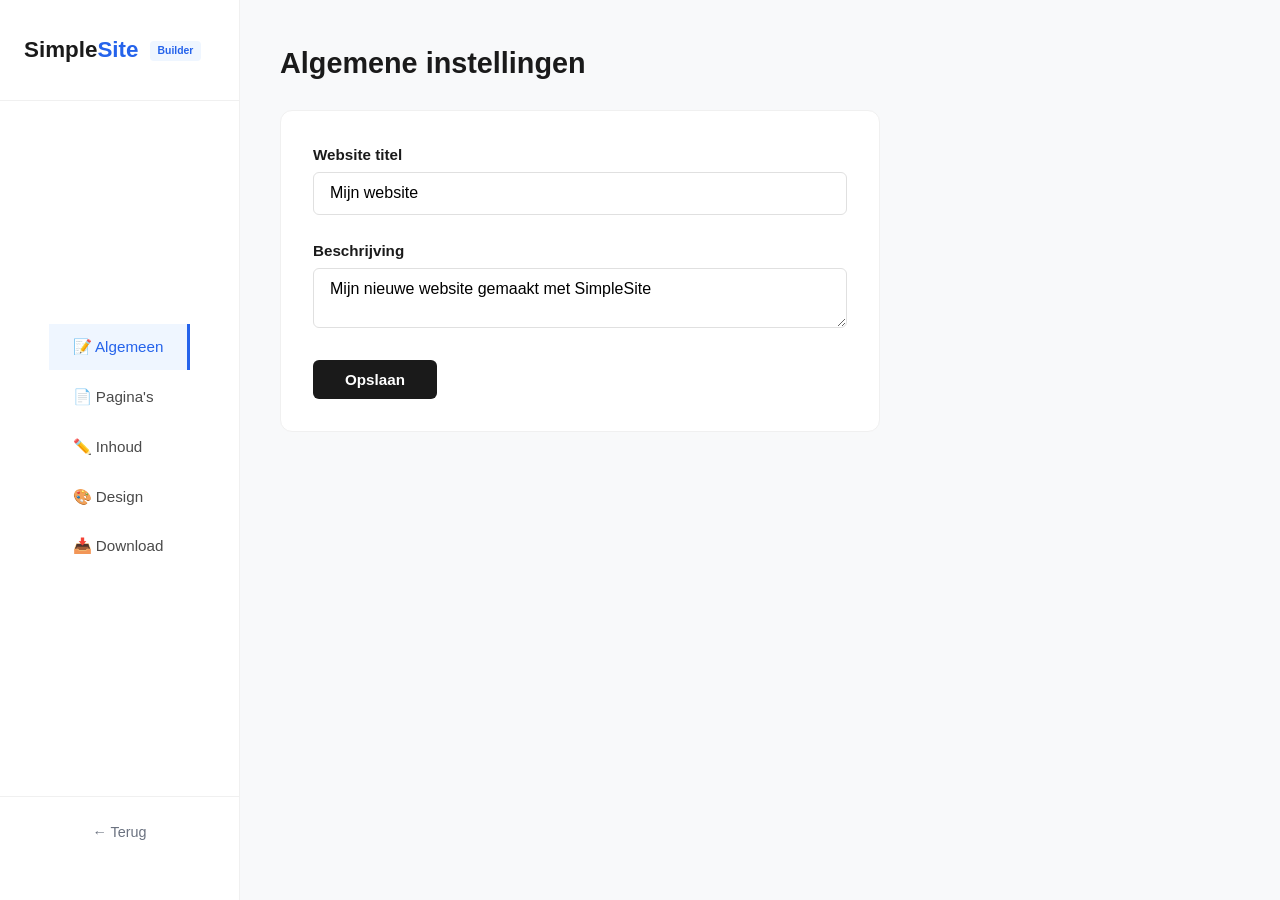
==== admin.html @ beab235a "simple" ====
<!DOCTYPE html>
<html lang="nl">
<head>
    <meta charset="UTF-8">
    <meta name="viewport" content="width=device-width, initial-scale=1.0">
    <title>SimpleSite - Website Builder</title>
    <link rel="stylesheet" href="css/style.css">
    <link rel="stylesheet" href="css/admin.css">
</head>
<body>
    <div class="admin-container">
        <!-- Zijbalk -->
        <aside class="admin-sidebar">
            <div class="admin-logo">
                <span class="logo-simple">Simple</span><span class="logo-site">Site</span>
                <span class="admin-badge">Builder</span>
            </div>
            <nav class="admin-nav">
                <ul>
                    <li><a href="#general" class="active" data-section="general">📝 Algemeen</a></li>
                    <li><a href="#pages" data-section="pages">📄 Pagina's</a></li>
                    <li><a href="#content" data-section="content">✏️ Inhoud</a></li>
                    <li><a href="#design" data-section="design">🎨 Design</a></li>
                    <li><a href="#download" data-section="download">📥 Download</a></li>
                </ul>
            </nav>
            <div class="admin-footer">
                <a href="index.html" class="btn-back">← Terug</a>
            </div>
        </aside>

        <!-- Hoofdinhoud -->
        <main class="admin-main">
            <!-- Algemeen -->
            <section id="section-general" class="admin-section active">
                <h1>Algemene instellingen</h1>
                <div class="admin-form">
                    <div class="form-group">
                        <label for="site-title">Website titel</label>
                        <input type="text" id="site-title" placeholder="Mijn website" value="Mijn website">
                    </div>
                    <div class="form-group">
                        <label for="site-description">Beschrijving</label>
                        <textarea id="site-description" rows="2" placeholder="Korte beschrijving">Mijn nieuwe website gemaakt met SimpleSite</textarea>
                    </div>
                    <button class="btn-save" id="save-general">Opslaan</button>
                </div>
            </section>

            <!-- Pagina's -->
            <section id="section-pages" class="admin-section">
                <h1>Pagina's</h1>
                <p style="color:#6b7280; margin-bottom:1.5rem;">Voeg pagina's toe aan je website</p>
                <div class="admin-form">
                    <div class="form-group">
                        <label for="page-name">Pagina naam</label>
                        <input type="text" id="page-name" placeholder="Bijv. Over ons">
                    </div>
                    <button class="btn-add" id="add-page">+ Pagina toevoegen</button>
                    <div id="page-list" style="margin-top:1.5rem;">
                        <div class="page-item">
                            <span>Home</span>
                            <span style="color:#6b7280;font-size:0.85rem;">index.html</span>
                        </div>
                    </div>
                </div>
            </section>

            <!-- Inhoud -->
            <section id="section-content" class="admin-section">
                <h1>Inhoud bewerken</h1>
                <p style="color:#6b7280; margin-bottom:1.5rem;">Bewerk de tekst van je pagina's</p>
                <div class="admin-form">
                    <div class="form-group">
                        <label for="page-select">Selecteer pagina</label>
                        <select id="page-select">
                            <option value="home">Home</option>
                        </select>
                    </div>
                    <div class="form-group">
                        <label for="page-title">Pagina titel</label>
                        <input type="text" id="page-title" value="Welkom bij mijn website">
                    </div>
                    <div class="form-group">
                        <label for="page-content">Inhoud</label>
                        <textarea id="page-content" rows="6">Dit is de inhoud van mijn website. Hier kan ik alles vertellen over mijn bedrijf, projecten of ideeën.</textarea>
                    </div>
                    <button class="btn-save">Opslaan</button>
                </div>
            </section>

            <!-- Design -->
            <section id="section-design" class="admin-section">
                <h1>Design</h1>
                <p style="color:#6b7280; margin-bottom:1.5rem;">Pas de kleuren van je website aan</p>
                <div class="admin-form">
                    <div class="form-group">
                        <label for="primary-color">Hoofdkleur</label>
                        <input type="color" id="primary-color" value="#2563eb">
                    </div>
                    <div class="form-group">
                        <label for="bg-color">Achtergrondkleur</label>
                        <input type="color" id="bg-color" value="#ffffff">
                    </div>
                    <button class="btn-save">Opslaan</button>
                </div>
            </section>

            <!-- Download -->
            <section id="section-download" class="admin-section">
                <h1>Download</h1>
                <p style="color:#6b7280; margin-bottom:1.5rem;">Download je complete website</p>
                <div class="download-box">
                    <p style="margin-bottom:1rem;">Je website is klaar om te downloaden</p>
                    <button class="btn-download">📥 Download website</button>
                    <p style="color:#6b7280;font-size:0.85rem;margin-top:1rem;">Na betaling ontvang je alle bestanden</p>
                </div>
            </section>
        </main>
    </div>
    <script src="js/admin.js"></script>
</body>
</html>
---- css/style.css ----
/* ========================================
   RESET
   ======================================== */
* {
    margin: 0;
    padding: 0;
    box-sizing: border-box;
}

body {
    font-family: -apple-system, BlinkMacSystemFont, "Segoe UI", Roboto, Arial, sans-serif;
    line-height: 1.6;
    color: #1a1a1a;
    background: #ffffff;
}

a {
    text-decoration: none;
    color: inherit;
}

ul {
    list-style: none;
}

/* ========================================
   HEADER
   ======================================== */
header {
    background: #ffffff;
    padding: 1rem 0;
    border-bottom: 1px solid #f0f0f0;
    position: sticky;
    top: 0;
    z-index: 100;
}

nav {
    max-width: 1100px;
    margin: 0 auto;
    display: flex;
    justify-content: space-between;
    align-items: center;
    padding: 0 2rem;
}

.logo {
    font-size: 1.6rem;
    font-weight: 700;
}

.logo-simple {
    color: #1a1a1a;
}

.logo-site {
    color: #2563eb;
}

.nav-links {
    display: flex;
    gap: 2rem;
    align-items: center;
}

.nav-links a {
    color: #4a4a4a;
    font-size: 0.95rem;
    transition: color 0.2s;
}

.nav-links a:hover {
    color: #2563eb;
}

.btn-nav {
    background: #2563eb;
    color: #ffffff !important;
    padding: 0.5rem 1.5rem;
    border-radius: 6px;
    font-weight: 600;
    font-size: 0.9rem !important;
    transition: background 0.2s;
}

.btn-nav:hover {
    background: #1d4ed8;
    color: #ffffff !important;
}

/* ========================================
   HERO
   ======================================== */
.hero {
    max-width: 1100px;
    margin: 0 auto;
    padding: 5rem 2rem 4rem;
    text-align: center;
}

.hero h1 {
    font-size: 3.5rem;
    font-weight: 700;
    color: #1a1a1a;
    margin-bottom: 1rem;
    letter-spacing: -0.02em;
}

.hero h1 span {
    color: #2563eb;
}

.hero p {
    font-size: 1.2rem;
    color: #6b7280;
    max-width: 500px;
    margin: 0 auto 2rem;
}

.btn-primary {
    display: inline-block;
    background: #1a1a1a;
    color: #ffffff;
    padding: 0.8rem 2.5rem;
    border-radius: 8px;
    font-weight: 600;
    font-size: 1.1rem;
    transition: all 0.2s;
}

.btn-primary:hover {
    background: #2563eb;
    transform: translateY(-2px);
}

/* ========================================
   HOE HET WERKT
   ======================================== */
.how-it-works {
    max-width: 1100px;
    margin: 2rem auto 4rem;
    padding: 0 2rem;
}

.how-it-works h2 {
    font-size: 2rem;
    font-weight: 700;
    color: #1a1a1a;
    text-align: center;
    margin-bottom: 2.5rem;
}

.steps {
    max-width: 700px;
    margin: 0 auto;
}

.step {
    display: flex;
    gap: 1.5rem;
    align-items: flex-start;
    padding: 1.5rem 0;
    border-bottom: 1px solid #f3f4f6;
}

.step:last-child {
    border-bottom: none;
}

.number {
    display: inline-flex;
    align-items: center;
    justify-content: center;
    min-width: 40px;
    height: 40px;
    border-radius: 50%;
    background: #f3f4f6;
    color: #2563eb;
    font-size: 1.1rem;
    font-weight: 700;
    flex-shrink: 0;
}

.step-content h3 {
    font-size: 1.1rem;
    color: #1a1a1a;
    margin-bottom: 0.2rem;
}

.step-content p {
    color: #6b7280;
    font-size: 0.95rem;
}

/* ========================================
   FOOTER
   ======================================== */
footer {
    background: #fafafa;
    border-top: 1px solid #f0f0f0;
    padding: 2rem;
    margin-top: 2rem;
}

.footer-simple {
    max-width: 1100px;
    margin: 0 auto;
    text-align: center;
    padding: 0 2rem;
}

.footer-simple p {
    color: #6b7280;
    font-size: 0.9rem;
}

/* ========================================
   RESPONSIVE
   ======================================== */
@media (max-width: 768px) {
    nav {
        flex-direction: column;
        gap: 1rem;
        padding: 0 1rem;
    }

    .nav-links {
        flex-wrap: wrap;
        justify-content: center;
        gap: 1rem;
    }

    .hero h1 {
        font-size: 2.5rem;
    }

    .steps {
        max-width: 100%;
    }

    .step {
        gap: 1rem;
    }
}

@media (max-width: 480px) {
    .hero {
        padding: 3rem 1rem;
    }

    .hero h1 {
        font-size: 2rem;
    }

    .hero p {
        font-size: 1rem;
    }

    .btn-primary {
        padding: 0.6rem 2rem;
        font-size: 1rem;
    }

    .number {
        min-width: 34px;
        height: 34px;
        font-size: 0.95rem;
    }
}
---- css/admin.css ----
/* ========================================
   ADMIN LAYOUT
   ======================================== */
.admin-container {
    display: flex;
    min-height: 100vh;
    background: #f8f9fa;
}

/* ========================================
   ZIJBALK
   ======================================== */
.admin-sidebar {
    width: 240px;
    background: #ffffff;
    border-right: 1px solid #f0f0f0;
    display: flex;
    flex-direction: column;
    position: fixed;
    top: 0;
    left: 0;
    bottom: 0;
    padding: 2rem 0;
}

.admin-logo {
    padding: 0 1.5rem 2rem;
    border-bottom: 1px solid #f0f0f0;
    font-size: 1.4rem;
    font-weight: 700;
}

.admin-logo .logo-simple {
    color: #1a1a1a;
}

.admin-logo .logo-site {
    color: #2563eb;
}

.admin-badge {
    display: inline-block;
    font-size: 0.65rem;
    font-weight: 600;
    color: #2563eb;
    background: #eff6ff;
    padding: 0.1rem 0.5rem;
    border-radius: 4px;
    margin-left: 0.3rem;
    vertical-align: middle;
}

.admin-nav {
    flex: 1;
    padding: 1.5rem 0;
}

.admin-nav ul {
    list-style: none;
    padding: 0;
    margin: 0;
}

.admin-nav li {
    margin-bottom: 0.2rem;
}

.admin-nav a {
    display: block;
    padding: 0.7rem 1.5rem;
    color: #4a4a4a;
    text-decoration: none;
    transition: all 0.2s;
    font-size: 0.95rem;
    border-right: 3px solid transparent;
}

.admin-nav a:hover {
    background: #f8f9fa;
    color: #2563eb;
}

.admin-nav a.active {
    background: #eff6ff;
    color: #2563eb;
    border-right-color: #2563eb;
}

.admin-footer {
    padding: 1rem 1.5rem;
    border-top: 1px solid #f0f0f0;
}

.btn-back {
    display: block;
    text-align: center;
    padding: 0.5rem;
    color: #6b7280;
    font-size: 0.9rem;
    transition: color 0.2s;
}

.btn-back:hover {
    color: #2563eb;
}

/* ========================================
   ADMIN MAIN
   ======================================== */
.admin-main {
    flex: 1;
    margin-left: 240px;
    padding: 2.5rem;
    max-width: calc(100% - 240px);
}

.admin-section {
    display: none;
}

.admin-section.active {
    display: block;
}

.admin-section h1 {
    font-size: 1.8rem;
    font-weight: 700;
    color: #1a1a1a;
    margin-bottom: 1.5rem;
}

/* ========================================
   ADMIN FORMULIEREN
   ======================================== */
.admin-form {
    background: #ffffff;
    padding: 2rem;
    border-radius: 12px;
    border: 1px solid #f0f0f0;
    max-width: 600px;
}

.admin-form .form-group {
    margin-bottom: 1.5rem;
}

.admin-form .form-group label {
    display: block;
    font-weight: 600;
    color: #1a1a1a;
    margin-bottom: 0.3rem;
    font-size: 0.95rem;
}

.admin-form .form-group input[type="text"],
.admin-form .form-group textarea,
.admin-form .form-group select {
    width: 100%;
    padding: 0.7rem 1rem;
    border: 1px solid #e0e0e0;
    border-radius: 6px;
    font-size: 1rem;
    font-family: inherit;
    transition: border-color 0.2s;
}

.admin-form .form-group input[type="text"]:focus,
.admin-form .form-group textarea:focus,
.admin-form .form-group select:focus {
    outline: none;
    border-color: #2563eb;
}

.admin-form .form-group input[type="color"] {
    width: 60px;
    height: 50px;
    border: 1px solid #e0e0e0;
    border-radius: 6px;
    cursor: pointer;
    padding: 2px;
}

.btn-save {
    padding: 0.7rem 2rem;
    background: #1a1a1a;
    color: #ffffff;
    border: none;
    border-radius: 6px;
    font-weight: 600;
    font-size: 0.95rem;
    cursor: pointer;
    transition: background 0.2s;
}

.btn-save:hover {
    background: #2563eb;
}

.btn-add {
    padding: 0.7rem 2rem;
    background: #f3f4f6;
    color: #1a1a1a;
    border: 1px solid #e0e0e0;
    border-radius: 6px;
    font-weight: 600;
    font-size: 0.95rem;
    cursor: pointer;
    transition: all 0.2s;
}

.btn-add:hover {
    background: #2563eb;
    color: #ffffff;
    border-color: #2563eb;
}

/* ========================================
   PAGINA LIST
   ======================================== */
.page-item {
    display: flex;
    justify-content: space-between;
    align-items: center;
    padding: 0.7rem 1rem;
    background: #f8f9fa;
    border-radius: 6px;
    margin-bottom: 0.5rem;
}

/* ========================================
   DOWNLOAD
   ======================================== */
.download-box {
    background: #ffffff;
    padding: 2.5rem;
    border-radius: 12px;
    border: 1px solid #f0f0f0;
    text-align: center;
    max-width: 500px;
}

.btn-download {
    padding: 0.8rem 3rem;
    background: #2563eb;
    color: #ffffff;
    border: none;
    border-radius: 8px;
    font-weight: 700;
    font-size: 1.1rem;
    cursor: pointer;
    transition: background 0.2s;
}

.btn-download:hover {
    background: #1d4ed8;
}

/* ========================================
   RESPONSIVE
   ======================================== */
@media (max-width: 768px) {
    .admin-sidebar {
        width: 100%;
        height: auto;
        position: relative;
        flex-direction: row;
        flex-wrap: wrap;
        padding: 1rem;
        border-right: none;
        border-bottom: 1px solid #f0f0f0;
    }

    .admin-logo {
        padding: 0;
        border-bottom: none;
        flex: 1;
    }

    .admin-nav {
        padding: 0;
        flex: 1;
        width: 100%;
        margin-top: 0.5rem;
    }

    .admin-nav ul {
        display: flex;
        gap: 0.5rem;
        flex-wrap: wrap;
    }

    .admin-nav a {
        padding: 0.5rem 1rem;
        border-right: none;
        border-bottom: 3px solid transparent;
        font-size: 0.85rem;
    }

    .admin-nav a.active {
        border-right-color: transparent;
        border-bottom-color: #2563eb;
    }

    .admin-footer {
        display: none;
    }

    .admin-main {
        margin-left: 0;
        max-width: 100%;
        padding: 1.5rem;
    }

    .admin-form {
        padding: 1.5rem;
    }
}
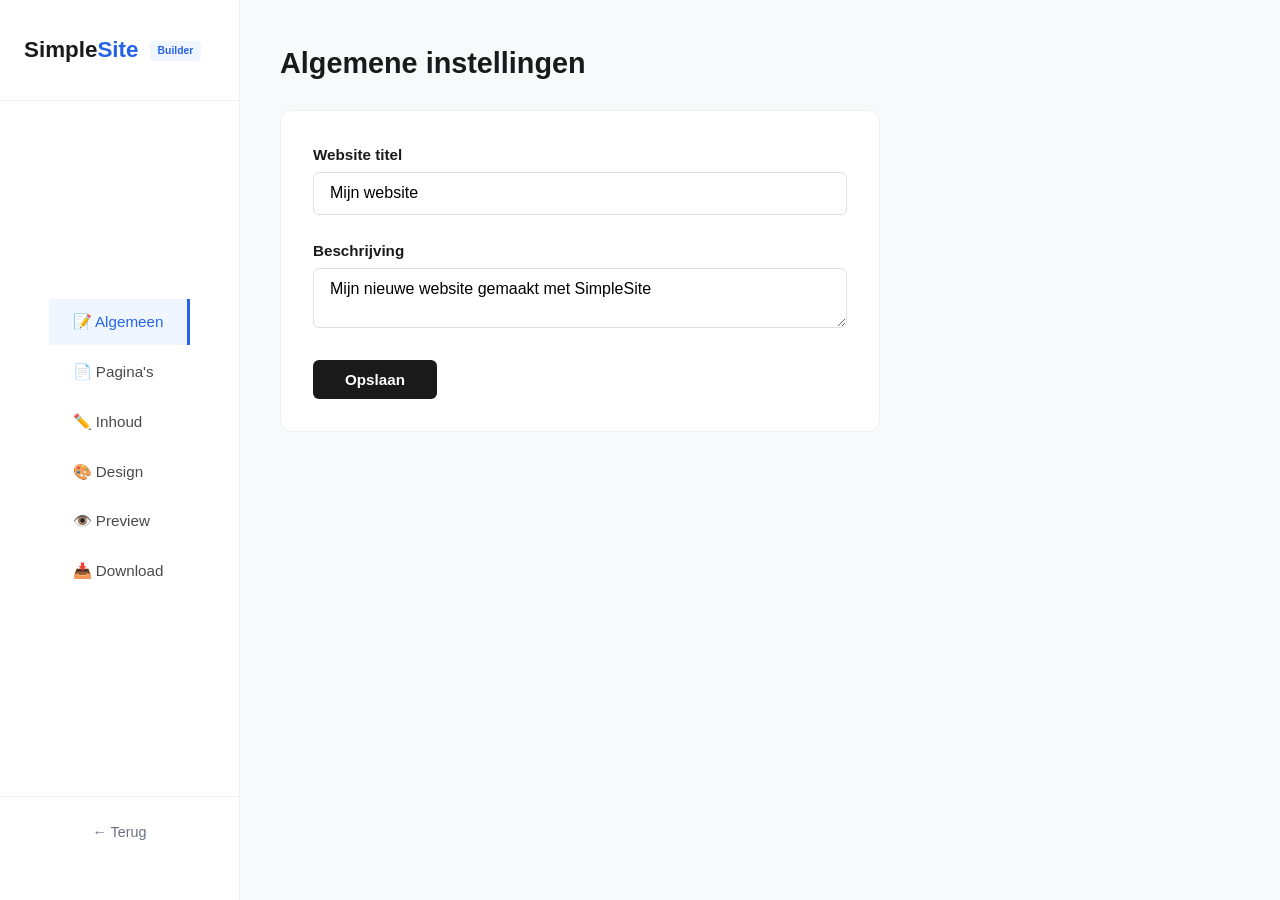
==== commit 236520f1: "add a preview" ====
--- a/admin.html
+++ b/admin.html
@@ -21,6 +21,7 @@
                     <li><a href="#pages" data-section="pages">📄 Pagina's</a></li>
                     <li><a href="#content" data-section="content">✏️ Inhoud</a></li>
                     <li><a href="#design" data-section="design">🎨 Design</a></li>
+                    <li><a href="#preview" data-section="preview">👁️ Preview</a></li>
                     <li><a href="#download" data-section="download">📥 Download</a></li>
                 </ul>
             </nav>
@@ -58,9 +59,10 @@
                     </div>
                     <button class="btn-add" id="add-page">+ Pagina toevoegen</button>
                     <div id="page-list" style="margin-top:1.5rem;">
-                        <div class="page-item">
-                            <span>Home</span>
+                        <div class="page-item" data-page="home">
+                            <span>🏠 Home</span>
                             <span style="color:#6b7280;font-size:0.85rem;">index.html</span>
+                            <button class="btn-delete-page" data-page="home" style="display:none;">✕</button>
                         </div>
                     </div>
                 </div>
@@ -85,7 +87,7 @@
                         <label for="page-content">Inhoud</label>
                         <textarea id="page-content" rows="6">Dit is de inhoud van mijn website. Hier kan ik alles vertellen over mijn bedrijf, projecten of ideeën.</textarea>
                     </div>
-                    <button class="btn-save">Opslaan</button>
+                    <button class="btn-save" id="save-content">Opslaan</button>
                 </div>
             </section>
 
@@ -97,12 +99,63 @@
                     <div class="form-group">
                         <label for="primary-color">Hoofdkleur</label>
                         <input type="color" id="primary-color" value="#2563eb">
+                        <input type="text" id="primary-color-hex" value="#2563eb" style="margin-top:0.5rem;width:120px;padding:0.4rem;border:1px solid #e0e0e0;border-radius:4px;font-family:monospace;">
                     </div>
                     <div class="form-group">
                         <label for="bg-color">Achtergrondkleur</label>
                         <input type="color" id="bg-color" value="#ffffff">
+                        <input type="text" id="bg-color-hex" value="#ffffff" style="margin-top:0.5rem;width:120px;padding:0.4rem;border:1px solid #e0e0e0;border-radius:4px;font-family:monospace;">
                     </div>
-                    <button class="btn-save">Opslaan</button>
+                    <div class="form-group">
+                        <label for="text-color">Tekstkleur</label>
+                        <input type="color" id="text-color" value="#1a1a1a">
+                        <input type="text" id="text-color-hex" value="#1a1a1a" style="margin-top:0.5rem;width:120px;padding:0.4rem;border:1px solid #e0e0e0;border-radius:4px;font-family:monospace;">
+                    </div>
+                    <button class="btn-save" id="save-design">Opslaan</button>
+                </div>
+            </section>
+
+            <!-- PREVIEW SECTIE -->
+            <section id="section-preview" class="admin-section">
+                <h1>👁️ Preview</h1>
+                <p style="color:#6b7280; margin-bottom:1.5rem;">Bekijk je website zoals hij eruit komt te zien</p>
+                
+                <div class="preview-controls">
+                    <button class="btn-preview" id="preview-mobile">📱 Mobiel</button>
+                    <button class="btn-preview active" id="preview-desktop">💻 Desktop</button>
+                    <button class="btn-preview" id="preview-tablet">📟 Tablet</button>
+                    <button class="btn-refresh" id="refresh-preview">🔄 Vernieuwen</button>
+                </div>
+
+                <div class="preview-container" id="preview-container">
+                    <div class="preview-frame" id="preview-frame">
+                        <div class="preview-content">
+                            <!-- Dit wordt dynamisch gevuld -->
+                            <div id="preview-site">
+                                <div class="preview-header" style="background:#ffffff;border-bottom:1px solid #f0f0f0;padding:1rem 2rem;display:flex;justify-content:space-between;align-items:center;">
+                                    <div style="font-size:1.4rem;font-weight:700;">
+                                        <span style="color:#1a1a1a;">Simple</span><span style="color:#2563eb;">Site</span>
+                                    </div>
+                                    <div style="display:flex;gap:1.5rem;">
+                                        <span style="color:#4a4a4a;">Home</span>
+                                        <span style="color:#4a4a4a;">Over ons</span>
+                                        <span style="color:#4a4a4a;">Contact</span>
+                                    </div>
+                                </div>
+                                <div class="preview-hero" style="text-align:center;padding:4rem 2rem;background:#ffffff;">
+                                    <h1 style="font-size:2.5rem;color:#1a1a1a;margin-bottom:1rem;" id="preview-hero-title">Welkom bij mijn website</h1>
+                                    <p style="color:#6b7280;max-width:500px;margin:0 auto;" id="preview-hero-text">Dit is de inhoud van mijn website. Hier kan ik alles vertellen over mijn bedrijf, projecten of ideeën.</p>
+                                </div>
+                                <div class="preview-footer" style="background:#fafafa;border-top:1px solid #f0f0f0;padding:2rem;text-align:center;color:#6b7280;">
+                                    © 2026 SimpleSite
+                                </div>
+                            </div>
+                        </div>
+                    </div>
+                </div>
+
+                <div class="preview-tips">
+                    <p>💡 Tip: Wijzig de inhoud of kleuren en klik op "Opslaan" om de preview te updaten.</p>
                 </div>
             </section>
 
--- a/css/admin.css
+++ b/css/admin.css
@@ -314,4 +314,198 @@
     .admin-form {
         padding: 1.5rem;
     }
+}
+/* ========================================
+   PREVIEW CONTROLS
+   ======================================== */
+.preview-controls {
+    display: flex;
+    gap: 0.8rem;
+    margin-bottom: 1.5rem;
+    flex-wrap: wrap;
+}
+
+.btn-preview {
+    padding: 0.5rem 1.2rem;
+    background: #f3f4f6;
+    color: #4a4a4a;
+    border: 1px solid #e0e0e0;
+    border-radius: 6px;
+    font-size: 0.9rem;
+    cursor: pointer;
+    transition: all 0.2s;
+}
+
+.btn-preview:hover {
+    background: #e5e7eb;
+}
+
+.btn-preview.active {
+    background: #2563eb;
+    color: #ffffff;
+    border-color: #2563eb;
+}
+
+.btn-refresh {
+    padding: 0.5rem 1.2rem;
+    background: #f3f4f6;
+    color: #4a4a4a;
+    border: 1px solid #e0e0e0;
+    border-radius: 6px;
+    font-size: 0.9rem;
+    cursor: pointer;
+    transition: all 0.2s;
+    margin-left: auto;
+}
+
+.btn-refresh:hover {
+    background: #e5e7eb;
+}
+
+/* ========================================
+   PREVIEW CONTAINER
+   ======================================== */
+.preview-container {
+    background: #f0f0f0;
+    border-radius: 12px;
+    padding: 2rem;
+    display: flex;
+    justify-content: center;
+    align-items: center;
+    min-height: 500px;
+    position: relative;
+    overflow: hidden;
+}
+
+.preview-frame {
+    background: #ffffff;
+    border-radius: 8px;
+    box-shadow: 0 4px 20px rgba(0,0,0,0.1);
+    width: 100%;
+    max-width: 1100px;
+    height: 500px;
+    overflow-y: auto;
+    transition: all 0.3s ease;
+    position: relative;
+}
+
+.preview-frame.mobile {
+    max-width: 380px;
+    height: 650px;
+    border-radius: 20px;
+}
+
+.preview-frame.tablet {
+    max-width: 768px;
+    height: 600px;
+}
+
+.preview-content {
+    padding: 0;
+    min-height: 100%;
+    background: #ffffff;
+}
+
+/* ========================================
+   PREVIEW SITE STYLING
+   ======================================== */
+#preview-site {
+    min-height: 100%;
+}
+
+.preview-header {
+    transition: all 0.3s ease;
+}
+
+.preview-hero {
+    transition: all 0.3s ease;
+    min-height: 200px;
+}
+
+.preview-hero h1 {
+    transition: color 0.3s ease;
+}
+
+.preview-hero p {
+    transition: color 0.3s ease;
+}
+
+.preview-footer {
+    transition: all 0.3s ease;
+}
+
+/* ========================================
+   PREVIEW TIPS
+   ======================================== */
+.preview-tips {
+    margin-top: 1rem;
+    padding: 1rem 1.5rem;
+    background: #f0f7ff;
+    border-radius: 8px;
+    border-left: 4px solid #2563eb;
+}
+
+.preview-tips p {
+    color: #4a4a4a;
+    font-size: 0.95rem;
+    margin: 0;
+}
+
+/* ========================================
+   DELETE PAGE BUTTON
+   ======================================== */
+.btn-delete-page {
+    background: none;
+    border: none;
+    color: #ef4444;
+    cursor: pointer;
+    font-size: 0.9rem;
+    padding: 0 0.5rem;
+}
+
+.btn-delete-page:hover {
+    color: #dc2626;
+}
+
+/* ========================================
+   RESPONSIVE PREVIEW
+   ======================================== */
+@media (max-width: 768px) {
+    .preview-container {
+        padding: 1rem;
+        min-height: 400px;
+    }
+
+    .preview-frame {
+        height: 400px;
+    }
+
+    .preview-frame.mobile {
+        max-width: 300px;
+        height: 500px;
+    }
+
+    .preview-frame.tablet {
+        max-width: 100%;
+        height: 450px;
+    }
+
+    .preview-controls {
+        gap: 0.5rem;
+    }
+
+    .btn-preview,
+    .btn-refresh {
+        padding: 0.4rem 0.8rem;
+        font-size: 0.8rem;
+    }
+
+    .btn-refresh {
+        margin-left: 0;
+    }
+
+    .preview-tips {
+        padding: 0.8rem 1rem;
+        font-size: 0.9rem;
+    }
 }
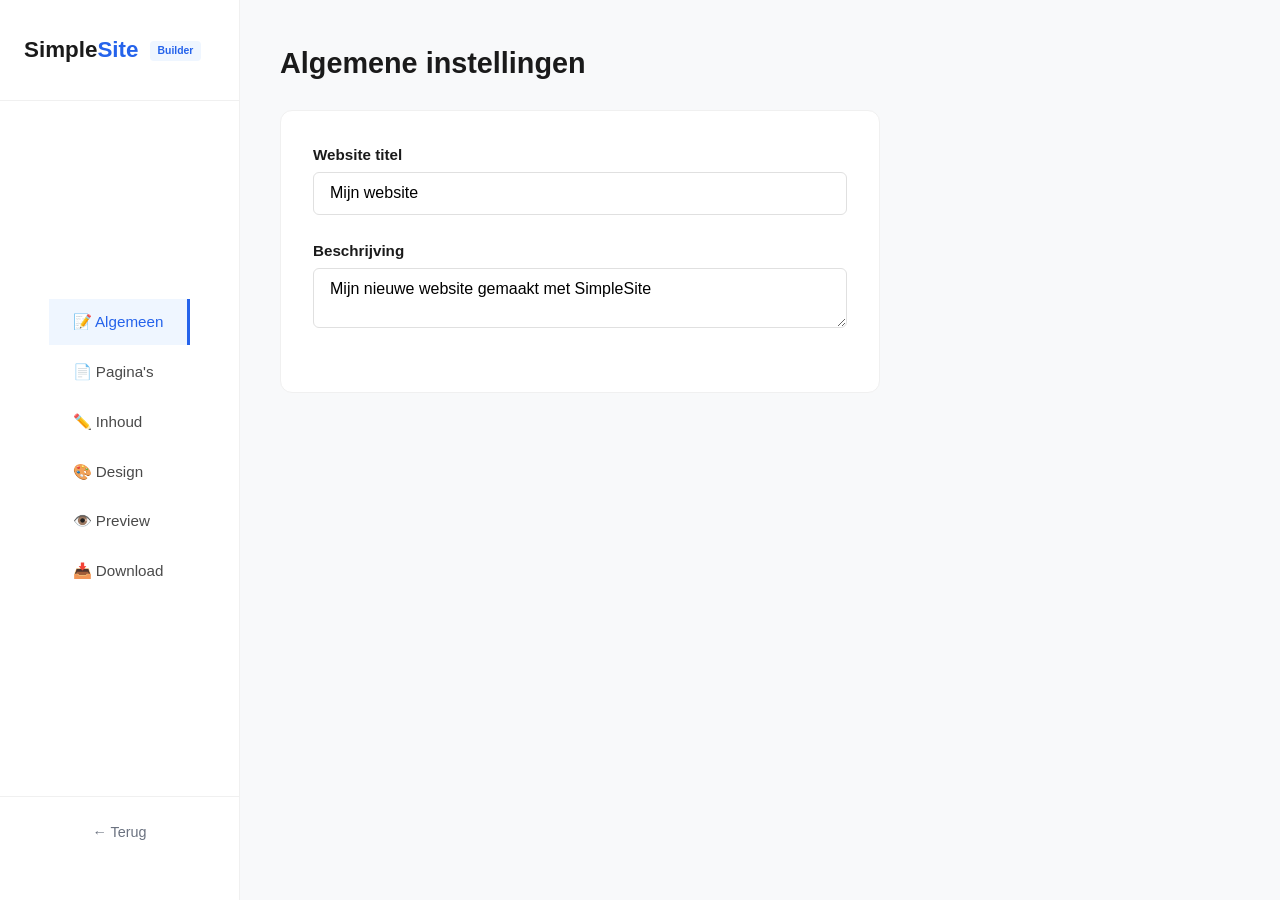
==== commit d5dee7f2: "wyswyg" ====
--- a/admin.html
+++ b/admin.html
@@ -38,13 +38,12 @@
                 <div class="admin-form">
                     <div class="form-group">
                         <label for="site-title">Website titel</label>
-                        <input type="text" id="site-title" placeholder="Mijn website" value="Mijn website">
+                        <input type="text" id="site-title" placeholder="Mijn website" value="Mijn website" oninput="updatePreview()">
                     </div>
                     <div class="form-group">
                         <label for="site-description">Beschrijving</label>
-                        <textarea id="site-description" rows="2" placeholder="Korte beschrijving">Mijn nieuwe website gemaakt met SimpleSite</textarea>
+                        <textarea id="site-description" rows="2" placeholder="Korte beschrijving" oninput="updatePreview()">Mijn nieuwe website gemaakt met SimpleSite</textarea>
                     </div>
-                    <button class="btn-save" id="save-general">Opslaan</button>
                 </div>
             </section>
 
@@ -62,106 +61,103 @@
                         <div class="page-item" data-page="home">
                             <span>🏠 Home</span>
                             <span style="color:#6b7280;font-size:0.85rem;">index.html</span>
-                            <button class="btn-delete-page" data-page="home" style="display:none;">✕</button>
                         </div>
                     </div>
                 </div>
             </section>
 
-            <!-- Inhoud -->
+            <!-- Inhoud - WYSIWYG -->
             <section id="section-content" class="admin-section">
-                <h1>Inhoud bewerken</h1>
-                <p style="color:#6b7280; margin-bottom:1.5rem;">Bewerk de tekst van je pagina's</p>
+                <h1>✏️ Inhoud bewerken</h1>
+                <p style="color:#6b7280; margin-bottom:1.5rem;">Bewerk de tekst en zie direct het resultaat in de preview</p>
                 <div class="admin-form">
                     <div class="form-group">
                         <label for="page-select">Selecteer pagina</label>
-                        <select id="page-select">
+                        <select id="page-select" onchange="loadPageContent(this.value); updatePreview();">
                             <option value="home">Home</option>
                         </select>
                     </div>
                     <div class="form-group">
                         <label for="page-title">Pagina titel</label>
-                        <input type="text" id="page-title" value="Welkom bij mijn website">
+                        <input type="text" id="page-title" value="Welkom bij mijn website" oninput="updatePreview(); autoSave();">
                     </div>
                     <div class="form-group">
                         <label for="page-content">Inhoud</label>
-                        <textarea id="page-content" rows="6">Dit is de inhoud van mijn website. Hier kan ik alles vertellen over mijn bedrijf, projecten of ideeën.</textarea>
+                        <textarea id="page-content" rows="6" oninput="updatePreview(); autoSave();">Dit is de inhoud van mijn website. Hier kan ik alles vertellen over mijn bedrijf, projecten of ideeën.</textarea>
                     </div>
-                    <button class="btn-save" id="save-content">Opslaan</button>
+                    <div class="form-group">
+                        <label>
+                            <input type="checkbox" id="show-editor" checked onchange="toggleEditorMode()"> 
+                            Toon editor in preview
+                        </label>
+                    </div>
                 </div>
             </section>
 
-            <!-- Design -->
+            <!-- Design - Real-time -->
             <section id="section-design" class="admin-section">
-                <h1>Design</h1>
-                <p style="color:#6b7280; margin-bottom:1.5rem;">Pas de kleuren van je website aan</p>
+                <h1>🎨 Design</h1>
+                <p style="color:#6b7280; margin-bottom:1.5rem;">Pas kleuren aan en zie direct het resultaat</p>
                 <div class="admin-form">
                     <div class="form-group">
                         <label for="primary-color">Hoofdkleur</label>
-                        <input type="color" id="primary-color" value="#2563eb">
-                        <input type="text" id="primary-color-hex" value="#2563eb" style="margin-top:0.5rem;width:120px;padding:0.4rem;border:1px solid #e0e0e0;border-radius:4px;font-family:monospace;">
+                        <div style="display:flex;gap:1rem;align-items:center;">
+                            <input type="color" id="primary-color" value="#2563eb" oninput="updateColor(this); updatePreview();">
+                            <input type="text" id="primary-color-hex" value="#2563eb" style="width:120px;padding:0.4rem;border:1px solid #e0e0e0;border-radius:4px;font-family:monospace;" oninput="updateColorFromHex(this); updatePreview();">
+                        </div>
                     </div>
                     <div class="form-group">
                         <label for="bg-color">Achtergrondkleur</label>
-                        <input type="color" id="bg-color" value="#ffffff">
-                        <input type="text" id="bg-color-hex" value="#ffffff" style="margin-top:0.5rem;width:120px;padding:0.4rem;border:1px solid #e0e0e0;border-radius:4px;font-family:monospace;">
+                        <div style="display:flex;gap:1rem;align-items:center;">
+                            <input type="color" id="bg-color" value="#ffffff" oninput="updateColor(this); updatePreview();">
+                            <input type="text" id="bg-color-hex" value="#ffffff" style="width:120px;padding:0.4rem;border:1px solid #e0e0e0;border-radius:4px;font-family:monospace;" oninput="updateColorFromHex(this); updatePreview();">
+                        </div>
                     </div>
                     <div class="form-group">
                         <label for="text-color">Tekstkleur</label>
-                        <input type="color" id="text-color" value="#1a1a1a">
-                        <input type="text" id="text-color-hex" value="#1a1a1a" style="margin-top:0.5rem;width:120px;padding:0.4rem;border:1px solid #e0e0e0;border-radius:4px;font-family:monospace;">
+                        <div style="display:flex;gap:1rem;align-items:center;">
+                            <input type="color" id="text-color" value="#1a1a1a" oninput="updateColor(this); updatePreview();">
+                            <input type="text" id="text-color-hex" value="#1a1a1a" style="width:120px;padding:0.4rem;border:1px solid #e0e0e0;border-radius:4px;font-family:monospace;" oninput="updateColorFromHex(this); updatePreview();">
+                        </div>
                     </div>
-                    <button class="btn-save" id="save-design">Opslaan</button>
+                    <div style="margin-top:1rem;padding:1rem;background:#f8f9fa;border-radius:6px;font-size:0.9rem;color:#6b7280;">
+                        💡 Kleuren worden direct toegepast in de preview
+                    </div>
                 </div>
             </section>
 
-            <!-- PREVIEW SECTIE -->
+            <!-- PREVIEW SECTIE - Split view -->
             <section id="section-preview" class="admin-section">
-                <h1>👁️ Preview</h1>
-                <p style="color:#6b7280; margin-bottom:1.5rem;">Bekijk je website zoals hij eruit komt te zien</p>
+                <h1>👁️ Live Preview</h1>
+                <p style="color:#6b7280; margin-bottom:1.5rem;">Bekijk je website in real-time terwijl je bewerkt</p>
                 
                 <div class="preview-controls">
-                    <button class="btn-preview" id="preview-mobile">📱 Mobiel</button>
-                    <button class="btn-preview active" id="preview-desktop">💻 Desktop</button>
-                    <button class="btn-preview" id="preview-tablet">📟 Tablet</button>
-                    <button class="btn-refresh" id="refresh-preview">🔄 Vernieuwen</button>
+                    <button class="btn-preview" id="preview-mobile" onclick="setDevice('mobile')">📱 Mobiel</button>
+                    <button class="btn-preview active" id="preview-desktop" onclick="setDevice('desktop')">💻 Desktop</button>
+                    <button class="btn-preview" id="preview-tablet" onclick="setDevice('tablet')">📟 Tablet</button>
+                    <button class="btn-preview" id="preview-split" onclick="toggleSplitView()">📐 Split view</button>
+                    <button class="btn-refresh" onclick="refreshPreview()">🔄 Vernieuwen</button>
                 </div>
 
                 <div class="preview-container" id="preview-container">
                     <div class="preview-frame" id="preview-frame">
                         <div class="preview-content">
-                            <!-- Dit wordt dynamisch gevuld -->
                             <div id="preview-site">
-                                <div class="preview-header" style="background:#ffffff;border-bottom:1px solid #f0f0f0;padding:1rem 2rem;display:flex;justify-content:space-between;align-items:center;">
-                                    <div style="font-size:1.4rem;font-weight:700;">
-                                        <span style="color:#1a1a1a;">Simple</span><span style="color:#2563eb;">Site</span>
-                                    </div>
-                                    <div style="display:flex;gap:1.5rem;">
-                                        <span style="color:#4a4a4a;">Home</span>
-                                        <span style="color:#4a4a4a;">Over ons</span>
-                                        <span style="color:#4a4a4a;">Contact</span>
-                                    </div>
-                                </div>
-                                <div class="preview-hero" style="text-align:center;padding:4rem 2rem;background:#ffffff;">
-                                    <h1 style="font-size:2.5rem;color:#1a1a1a;margin-bottom:1rem;" id="preview-hero-title">Welkom bij mijn website</h1>
-                                    <p style="color:#6b7280;max-width:500px;margin:0 auto;" id="preview-hero-text">Dit is de inhoud van mijn website. Hier kan ik alles vertellen over mijn bedrijf, projecten of ideeën.</p>
-                                </div>
-                                <div class="preview-footer" style="background:#fafafa;border-top:1px solid #f0f0f0;padding:2rem;text-align:center;color:#6b7280;">
-                                    © 2026 SimpleSite
-                                </div>
+                                <!-- Wordt dynamisch gevuld -->
                             </div>
                         </div>
                     </div>
                 </div>
 
-                <div class="preview-tips">
-                    <p>💡 Tip: Wijzig de inhoud of kleuren en klik op "Opslaan" om de preview te updaten.</p>
+                <div class="preview-status" id="preview-status">
+                    <span>✅ Live preview actief</span>
+                    <span id="preview-timestamp"></span>
                 </div>
             </section>
 
             <!-- Download -->
             <section id="section-download" class="admin-section">
-                <h1>Download</h1>
+                <h1>📥 Download</h1>
                 <p style="color:#6b7280; margin-bottom:1.5rem;">Download je complete website</p>
                 <div class="download-box">
                     <p style="margin-bottom:1rem;">Je website is klaar om te downloaden</p>
--- a/css/admin.css
+++ b/css/admin.css
@@ -508,4 +508,111 @@
         padding: 0.8rem 1rem;
         font-size: 0.9rem;
     }
+}/* ========================================
+   PREVIEW STATUS
+   ======================================== */
+.preview-status {
+    margin-top: 1rem;
+    padding: 0.8rem 1.5rem;
+    background: #f0fdf4;
+    border-radius: 8px;
+    border-left: 4px solid #22c55e;
+    display: flex;
+    justify-content: space-between;
+    align-items: center;
+    flex-wrap: wrap;
+    gap: 0.5rem;
+}
+
+.preview-status span:first-child {
+    color: #16a34a;
+    font-weight: 500;
+    font-size: 0.95rem;
+}
+
+.preview-status span:last-child {
+    color: #6b7280;
+    font-size: 0.85rem;
+}
+
+/* ========================================
+   SPLIT VIEW
+   ======================================== */
+.preview-container.split-view {
+    display: grid;
+    grid-template-columns: 1fr 1fr;
+    gap: 1rem;
+    padding: 1rem;
+}
+
+.preview-container.split-view .preview-frame {
+    height: 450px;
+}
+
+.preview-container.split-view .preview-frame:last-child {
+    border-left: 2px dashed #e0e0e0;
+    padding-left: 1rem;
+}
+
+.preview-container.split-view .preview-frame:first-child {
+    padding-right: 1rem;
+}
+
+/* ========================================
+   EDITOR MODE IN PREVIEW
+   ======================================== */
+.preview-editor-mode .preview-hero {
+    border: 2px dashed #2563eb;
+    border-radius: 8px;
+    padding: 1rem;
+    position: relative;
+}
+
+.preview-editor-mode .preview-hero::before {
+    content: '✏️ Bewerk modus';
+    position: absolute;
+    top: -12px;
+    right: 10px;
+    background: #2563eb;
+    color: #fff;
+    font-size: 0.7rem;
+    padding: 0.2rem 0.8rem;
+    border-radius: 4px;
+    font-weight: 600;
+}
+
+/* ========================================
+   ANIMATIE VOOR PREVIEW UPDATES
+   ======================================== */
+.preview-frame.updating {
+    animation: previewPulse 0.3s ease;
+}
+
+@keyframes previewPulse {
+    0% { opacity: 0.7; }
+    50% { opacity: 1; }
+    100% { opacity: 0.7; }
+}
+
+/* ========================================
+   RESPONSIVE PREVIEW
+   ======================================== */
+@media (max-width: 992px) {
+    .preview-container.split-view {
+        grid-template-columns: 1fr;
+    }
+    
+    .preview-container.split-view .preview-frame:last-child {
+        border-left: none;
+        border-top: 2px dashed #e0e0e0;
+        padding-left: 0;
+        padding-top: 1rem;
+    }
+}
+
+@media (max-width: 768px) {
+    .preview-status {
+        flex-direction: column;
+        text-align: center;
+    }
 }
